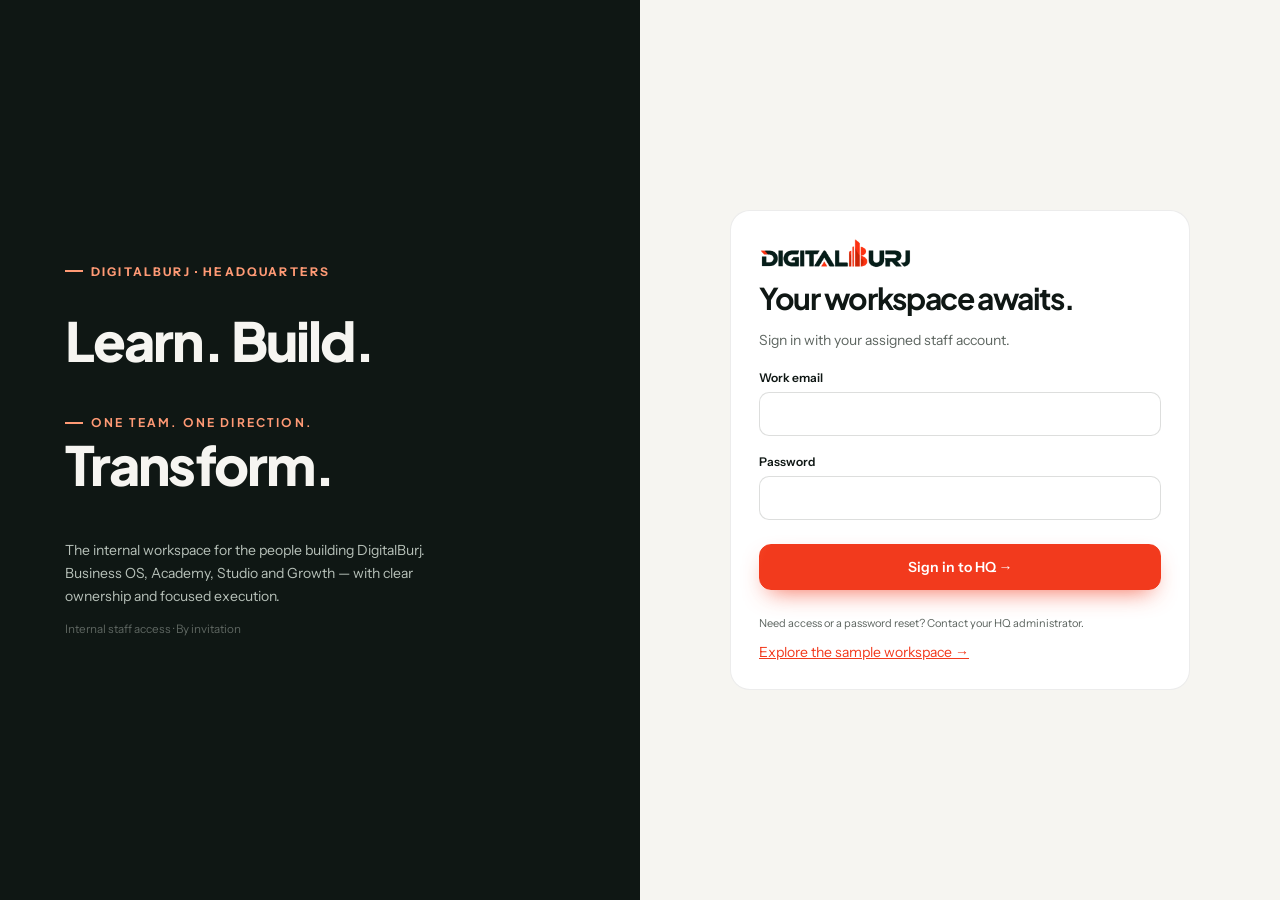
==== public/index.html @ 445eaf37 "Build HQ with scoped staff access, partner portal, Google OAuth and signed service integrations" ====
<!doctype html><html lang="en"><head><meta charset="utf-8"><meta name="viewport" content="width=device-width,initial-scale=1"><meta name="robots" content="noindex,nofollow"><title>Headquarters · DigitalBurj</title><link rel="icon" href="brand/favicon.png"><link rel="stylesheet" href="style.css"><link rel="stylesheet" href="homepage-components.css"></head><body><div id="app"></div><dialog id="modal"></dialog><div id="toast" role="status"></div><script src="hq-modules.js"></script><script src="app.js"></script></body></html>
---- public/style.css ----
@font-face{font-family:'Instrument Sans';src:url(fonts/instrument-sans-latin-wght-normal.woff2)}@font-face{font-family:'Plus Jakarta Sans';src:url(fonts/plus-jakarta-sans-latin-wght-normal.woff2)}
:root{--paper:#f6f5f1;--ink:#0f1714;--accent:#f23a1d;--muted:#66716b;--line:#e0e3dc;--surface:#fff;--radius:16px}*{box-sizing:border-box}body{margin:0;background:var(--paper);color:var(--ink);font:14px 'Instrument Sans',sans-serif}button,input,select,textarea{font:inherit}button,a,input,select,textarea{outline-offset:4px}button,a{transition:background .2s,transform .2s}button{cursor:pointer}button:disabled{opacity:.5;cursor:wait}button:hover:not(:disabled){transform:translateY(-1px)}button,.button{border:1px solid var(--line);border-radius:12px;padding:11px 15px;background:white;color:var(--ink);font-weight:600;text-decoration:none;display:inline-flex;align-items:center;gap:8px}.primary{background:var(--accent);color:white;border-color:var(--accent)}.quiet{background:transparent}.small{padding:7px 10px;font-size:12px}.danger{color:#b42415}h1,h2,h3,.metric{font-family:'Plus Jakarta Sans',sans-serif}h1{font-size:34px;letter-spacing:-1.3px;line-height:1.15;margin:9px 0 14px}h2{font-size:18px;margin:0}h3{font-size:15px;margin:0 0 8px}p{line-height:1.65}small,.muted{color:var(--muted)}.eyebrow{font-size:10px;letter-spacing:2px;font-weight:700;text-transform:uppercase;color:var(--accent)}.logo{width:153px;max-height:52px;object-fit:contain}.shell{display:grid;grid-template-columns:240px 1fr;min-height:100vh}.sidebar{border-right:1px solid var(--line);padding:26px 18px;display:flex;flex-direction:column;position:sticky;top:0;height:100vh;background:#eeeee7}.brand{padding:0 13px 25px}.brand small{display:block;letter-spacing:2px;font-size:9px;margin:10px 0 0}.nav-label{font-size:9px;color:var(--muted);text-transform:uppercase;letter-spacing:1.5px;padding:22px 13px 9px}.nav{display:grid;gap:4px}.nav button{border:0;background:transparent;justify-content:flex-start;font-weight:500;padding:12px 14px}.nav button.active{background:var(--ink);color:white}.nav svg{width:17px;height:17px;margin-right:4px}.sidebar-footer{margin-top:auto;border-top:1px solid var(--line);padding-top:18px}.avatar{display:inline-grid;place-items:center;width:34px;height:34px;border-radius:10px;background:#e5e8df;color:var(--ink);font-weight:700;flex-shrink:0}.identity{display:flex;gap:10px;align-items:center}.identity small{display:block;font-size:11px;margin-top:3px}.topbar{height:78px;border-bottom:1px solid var(--line);padding:0 34px;display:flex;align-items:center;justify-content:space-between;gap:20px;background:rgba(246,245,241,.9)}.topbar input{max-width:310px;background:transparent;border:0}.topbar-right{display:flex;align-items:center;gap:15px}.secure{font-size:11px;display:flex;align-items:center;gap:7px}.dot{width:6px;height:6px;background:#4e8262;border-radius:50%;display:inline-block}.main{padding:28px 34px;max-width:1600px;margin:auto}.page-title{display:flex;justify-content:space-between;align-items:flex-end;gap:20px;margin-bottom:26px}.page-title p{margin:0;color:var(--muted)}.banner{background:var(--ink);color:var(--paper);border-radius:20px;padding:28px 30px;display:grid;grid-template-columns:1.4fr 1fr;gap:30px;position:relative;overflow:hidden;margin-bottom:22px}.banner:after{content:'';position:absolute;width:260px;height:260px;border:1px solid #34403a;border-radius:50%;right:-100px;top:-130px;pointer-events:none}.banner h2{font-size:25px;letter-spacing:-.7px;margin:10px 0}.banner p{color:#acb8af;max-width:480px;margin:8px 0 0}.banner .eyebrow{color:#ff9a75}.banner-side{border-left:1px solid #354039;padding-left:26px;display:flex;flex-direction:column;justify-content:center}.banner-side .metric{font-size:36px;margin:8px 0}.banner-side small{color:#acb8af}.stats{display:grid;grid-template-columns:repeat(4,1fr);gap:14px;margin-bottom:22px}.stat{background:white;border:1px solid var(--line);border-radius:var(--radius);padding:20px}.stat .metric{font-size:30px;margin:12px 0}.stat small{font-size:11px}.grid{display:grid;grid-template-columns:1.7fr 1fr;gap:20px}.panel{border:1px solid var(--line);background:white;border-radius:var(--radius);overflow:hidden;margin-bottom:20px}.panel-head{display:flex;justify-content:space-between;align-items:center;gap:12px;padding:20px 22px;border-bottom:1px solid var(--line)}.panel-body{padding:20px 22px}.row{padding:16px 22px;display:flex;justify-content:space-between;align-items:center;gap:14px;border-bottom:1px solid #edf0e9}.row:last-child{border:0}.row-title{font-weight:600;line-height:1.5}.row-meta{display:flex;gap:9px;align-items:center;margin-top:6px;color:var(--muted);font-size:11px}.pill{display:inline-block;border-radius:7px;padding:5px 8px;background:#eef0e9;color:#526459;font-size:10px;font-weight:600;white-space:nowrap}.pill.orange{background:#fff0e7;color:#b74b1e}.pill.red{background:#fff0eb;color:#ba351f}.pill.green{background:#e8f4ec;color:#337149}.division-grid{display:grid;grid-template-columns:repeat(4,1fr);gap:14px}.division{padding:20px;text-align:left;display:block;width:100%;background:#fff;border:1px solid var(--line);border-radius:16px}.division img{width:40px;height:40px;margin-bottom:15px}.division h3{margin-bottom:10px}.division small{display:block;font-weight:400}.division .bar{height:4px;background:#eef0e9;margin-top:18px;border-radius:5px;overflow:hidden}.division .bar span{display:block;height:100%;background:var(--accent)}.toolbar{display:flex;gap:10px;flex-wrap:wrap;margin-bottom:18px}.toolbar select,.toolbar input{width:auto}.board{display:grid;grid-template-columns:repeat(4,1fr);gap:15px}.column{background:#eeeee7;border:1px solid var(--line);padding:14px;border-radius:16px;min-height:300px}.column h3{display:flex;justify-content:space-between}.task{background:white;border:1px solid var(--line);border-radius:12px;padding:15px;margin-top:12px}.task p{font-size:12px;color:var(--muted);white-space:pre-wrap}.task select{margin-top:14px;font-size:11px;padding:7px}.empty{padding:35px 22px;text-align:center;color:var(--muted);line-height:1.8}.table-wrap{overflow:auto}table{width:100%;border-collapse:collapse;text-align:left}th{font-size:10px;letter-spacing:1px;text-transform:uppercase;color:var(--muted);padding:15px 20px;background:#fafaf7}td{padding:16px 20px;border-top:1px solid var(--line);font-size:13px}.login{min-height:100vh;display:grid;grid-template-columns:1fr 1fr}.login-story{background:var(--ink);color:var(--paper);padding:65px;display:flex;flex-direction:column;justify-content:center}.login-story h1{font-size:54px;margin:30px 0}.login-story p{color:#b7c1b9;max-width:410px}.login-form{padding:50px;display:flex;align-items:center;justify-content:center}.login-form form{max-width:390px;width:100%}label{display:block;font-size:12px;font-weight:600;margin:18px 0 7px}input,select,textarea{border:1px solid #d7ddd4;padding:12px;border-radius:10px;width:100%;background:white;color:var(--ink)}textarea{min-height:100px;resize:vertical}.login-form .primary{width:100%;justify-content:center;margin-top:24px}.error{color:#b72d1b;margin-top:14px}.demo-note{background:#fff0e7;border:1px solid #f0d3bf;border-radius:10px;padding:12px;font-size:12px;margin-bottom:18px;color:#9f451c}.demo-note select{margin-top:8px}.footnote{font-size:11px;color:var(--muted);margin-top:24px}dialog{border:1px solid var(--line);border-radius:20px;max-width:520px;width:calc(100% - 30px);padding:28px;box-shadow:0 30px 100px #0f171433}dialog::backdrop{background:#0f171466;backdrop-filter:blur(4px)}.dialog-head{display:flex;align-items:center;justify-content:space-between}.form-actions{display:flex;justify-content:flex-end;gap:10px;margin-top:25px}#toast{position:fixed;right:25px;bottom:25px;border-radius:12px;background:var(--ink);color:white;padding:14px 20px;display:none;max-width:400px;z-index:10}.feedback{white-space:pre-wrap;font-size:12px;color:var(--muted)}.mobile-menu{display:none}.notice{font-size:12px;border-left:3px solid var(--accent);padding:12px 16px;background:#eeeee7;margin-bottom:20px}.activity{font-size:12px;border-left:2px solid #e3e7dd;padding:0 0 16px 16px;margin-left:3px}.activity small{display:block;margin-top:5px}.wide{grid-column:1/-1}a{color:var(--accent)}@media(max-width:1100px){.stats,.division-grid{grid-template-columns:repeat(2,1fr)}.grid{grid-template-columns:1fr}.board{grid-template-columns:repeat(2,1fr)}.main{padding:25px}.shell{grid-template-columns:210px 1fr}.topbar{padding:0 25px}}@media(max-width:720px){.shell{display:block}.sidebar{display:none;position:fixed;z-index:5;width:245px}.sidebar.open{display:flex}.mobile-menu{display:inline-flex}.topbar{padding:0 16px}.topbar input,.secure{display:none}.main{padding:22px 16px}.page-title{align-items:flex-start}.page-title h1{font-size:27px}.banner{grid-template-columns:1fr;padding:24px}.banner-side{border-left:0;border-top:1px solid #354039;padding:18px 0 0}.board{grid-template-columns:1fr}.login{grid-template-columns:1fr}.login-story{padding:35px}.login-story h1{font-size:36px}.login-form{padding:30px}.stat{padding:15px}.row{flex-wrap:wrap}.division-grid{gap:10px}.division{padding:15px}}@media(prefers-reduced-motion:reduce){*{transition:none!important;animation:none!important}}

progress.bar{width:100%;border:0;appearance:none}progress.bar::-webkit-progress-bar{background:#eef0e9;border-radius:5px}progress.bar::-webkit-progress-value{background:var(--accent)}progress.bar::-moz-progress-bar{background:var(--accent)}
---- public/homepage-components.css ----
/* Shared DigitalBurj homepage components, extracted from Homepage.dc.html,
   SiteHeader.dc.html and hero-system.css. Dashboard-only layouts use these surfaces. */
:root{--paper:#f6f5f1;--ink:#0f1714;--accent:#f23a1d;--orange:#ff7a45;--muted:#5d6560;--line:rgba(15,23,20,.08);--radius:16px;--ease:cubic-bezier(.22,.8,.24,1)}
::selection{background:#f23a1d;color:#fff}
button,.button{border-radius:12px;font-weight:600;transition:border-color .25s,background .25s,transform .25s}
.primary{height:42px;padding:0 18px;border-radius:12px;background:linear-gradient(110deg,#f23a1d 0%,#f23a1d 40%,#ff7a45 50%,#f23a1d 60%,#f23a1d 100%);background-size:250% 100%;background-position:100% 0;color:#fff;font:600 14px 'Instrument Sans',sans-serif;box-shadow:0 10px 24px -10px rgba(242,58,29,.8);transition:background-position .8s cubic-bezier(.22,.8,.24,1),transform .25s;flex-shrink:0}
.primary:hover:not(:disabled){background-position:0 0;transform:translateY(-1px);color:#fff}
.topbar{height:62px;margin:10px 12px 0;padding:0 18px;border-radius:18px;background:rgba(246,245,241,.82);backdrop-filter:blur(18px) saturate(160%);-webkit-backdrop-filter:blur(18px) saturate(160%);border:1px solid rgba(15,23,20,.08);box-shadow:0 1px 0 rgba(255,255,255,.7) inset,0 18px 40px -28px rgba(15,23,20,.45);position:sticky;top:10px;z-index:3}
.sidebar{background:#f6f5f1;border-right:1px solid rgba(15,23,20,.08)}
.nav button{height:40px;padding:0 14px;border-radius:10px;font:500 14px 'Instrument Sans',sans-serif;color:#0f1714}
.nav button:hover{background:rgba(15,23,20,.05);transform:none}
.nav button.active{background:#0f1714;color:#f6f5f1}
.eyebrow{font-size:12px;font-weight:700;letter-spacing:.18em;text-transform:uppercase;color:#f23a1d;display:inline-flex;align-items:center;gap:8px}
.eyebrow:before{content:'';width:18px;height:2px;background:currentColor;flex:none}
.banner{border-radius:20px;background:#0f1714;color:#f6f5f1;border:1px solid rgba(246,245,241,.08);box-shadow:0 60px 100px -50px rgba(15,23,20,.45);padding:32px}
.banner h2{font:800 clamp(1.9rem,2.3vw,2.7rem)/1.08 'Plus Jakarta Sans',sans-serif;letter-spacing:-.035em}
.banner .eyebrow{color:#ff9a75}
.banner-side{border-color:rgba(246,245,241,.14)}
.banner .hero-actions{margin-top:22px;display:flex;gap:10px;flex-wrap:wrap}
.banner .hero-actions .quiet{height:42px;padding:0 18px;border-radius:12px;background:rgba(246,245,241,.04);border:1px solid rgba(246,245,241,.22);color:#f6f5f1;font-weight:600;font-size:14px}
.banner .hero-actions .quiet:hover{border-color:#f6f5f1;background:rgba(246,245,241,.1)}
.home-gloss{background:linear-gradient(105deg,transparent 42%,rgba(255,255,255,.95) 50%,transparent 58%) -150% 0/260% 100% no-repeat,linear-gradient(180deg,#ffffff 0%,#ffffff 44%,#f3e4d9 50%,#d9b9a4 100%);-webkit-background-clip:text;background-clip:text;-webkit-text-fill-color:transparent;animation:db-shine 5.5s ease-in-out 1.2s infinite}
@keyframes db-shine{0%,55%{background-position:-150% 0,0 0}100%{background-position:250% 0,0 0}}
.home-accent{background:linear-gradient(180deg,#ffd9c4 0%,#ff9a6b 26%,#ff5a30 47%,#e8331a 50%,#c41f0b 100%);-webkit-background-clip:text;background-clip:text;-webkit-text-fill-color:transparent}
.division{width:100%;box-sizing:border-box;display:flex;flex-direction:column;padding:20px;border-radius:16px;min-height:14.5rem;transition:transform .45s cubic-bezier(.22,.8,.24,1),box-shadow .45s,border-color .3s;background-color:#fff;color:#0f1714;border:1px solid rgba(15,23,20,.08);background-image:radial-gradient(420px circle at 50% 0%,rgba(242,58,29,.08),transparent 45%)}
.division:hover:not(:disabled){transform:translateY(-6px);box-shadow:0 40px 70px -40px rgba(15,23,20,.5);border-color:rgba(242,58,29,.4)}
.division.dark{background-color:#0f1714;color:#f6f5f1;border:1px solid #0f1714;background-image:radial-gradient(420px circle at 50% 0%,rgba(242,58,29,.22),transparent 45%)}
.division.dark small{color:rgba(246,245,241,.65)}.division img{width:42px;height:42px;padding:4px;box-sizing:content-box;background:#f6f5f1;border-radius:14px}.division h3{font:700 19px/1.2 'Plus Jakarta Sans',sans-serif}.division .bar{margin-top:auto;min-height:4px;width:100%}.division .division-link{font-weight:600;font-size:14px;margin-top:20px;display:block}.division-number{position:absolute;top:22px;right:20px;font:700 13px 'Plus Jakarta Sans',sans-serif;opacity:.5}.division{position:relative}
.panel,.stat,.task{border-radius:16px;background:#fff;border:1px solid rgba(15,23,20,.08)}
.stat{padding:20px;transition:border-color .3s,box-shadow .45s}.stat:hover{border-color:rgba(242,58,29,.3);box-shadow:0 30px 50px -40px rgba(15,23,20,.35)}
.pill{font-size:12px;font-weight:600;padding:5px 10px;border-radius:8px;background:#f6f5f1;color:#3b4541}
.panel-head{padding:20px;border-bottom:1px solid rgba(15,23,20,.08)}.panel-body{padding:20px}.panel h2{font:700 18px 'Plus Jakarta Sans',sans-serif;letter-spacing:-.01em}
.task{padding:20px}.task h3{margin-top:14px;font:700 16px/1.35 'Plus Jakarta Sans',sans-serif}.task p{font-size:14px;line-height:1.55}
input,select,textarea{border-radius:10px;border:1px solid rgba(15,23,20,.14);transition:border-color .2s,box-shadow .2s}input:focus,select:focus,textarea:focus{border-color:#f23a1d;box-shadow:0 0 0 3px rgba(242,58,29,.08)}
dialog{border-radius:20px;background:#fff;border:1px solid rgba(15,23,20,.08);box-shadow:0 40px 80px -30px rgba(15,23,20,.4)}
.login-story{background:#0f1714}.login-story .eyebrow{color:#ff9a75}.login-story h1{font-weight:800;letter-spacing:-.035em}.login-form form{padding:28px;border-radius:20px;background:#fff;border:1px solid rgba(15,23,20,.08);max-width:460px}.login-form h1{font-size:30px}.login-form .primary{height:46px}.login-story .logo{filter:brightness(0) invert(1)}
.empty{font-size:13px}.page-title h1{font-weight:700;letter-spacing:-.028em}.page-title p{font-size:15px;line-height:1.6;color:#4a544f}
.owner-badge{font-size:10px;padding:4px 8px;border-radius:7px;background:rgba(242,58,29,.1);color:#c9260e}.notice{border-radius:12px;background:#fff4ee;border:1px solid rgba(242,58,29,.16);padding:14px 18px}.notice strong{color:#c9260e}
@media(max-width:720px){.topbar{margin:10px 10px 0;padding:0 12px}.banner{padding:24px}.division{min-height:13.5rem}.banner .metric .eyebrow{display:none}.login-form form{padding:24px}.sidebar.open{z-index:10;box-shadow:0 40px 80px -30px rgba(15,23,20,.4)}.page-title{flex-wrap:wrap}}
@media(prefers-reduced-motion:reduce){*{animation:none!important;transition:none!important}}
/* HQ collaboration and permission controls inherit the homepage component tokens. */
.sidebar .nav{overflow-y:auto;min-height:0;padding-bottom:14px;scrollbar-width:thin}.sidebar .sidebar-footer{flex-shrink:0}.counter{background:#f23a1d;color:#fff;border-radius:7px;padding:3px 7px;font-size:10px;margin-left:auto;min-width:20px;text-align:center}.chat-layout{display:grid;grid-template-columns:280px 1fr;gap:20px}.contact{width:100%;border:0;border-radius:0;text-align:left;display:flex;gap:12px;padding:16px;border-bottom:1px solid var(--line)}.contact small{display:block;font-weight:400;margin-top:4px}.contact.selected{background:#f6f5f1}.chat{display:flex;flex-direction:column;min-height:500px}.chat-history{padding:22px;display:flex;flex-direction:column;gap:12px;max-height:480px;overflow:auto;flex:1}.bubble{max-width:85%;padding:14px 17px;border-radius:16px 16px 16px 3px;background:#f6f5f1;align-self:flex-start;border:1px solid var(--line)}.bubble.own{align-self:flex-end;background:#0f1714;color:#f6f5f1;border-radius:16px 16px 3px 16px}.bubble p{margin:0 0 8px;white-space:pre-wrap}.bubble.own small{color:#bac4bd}.composer{display:flex;align-items:flex-end;gap:12px;padding:20px;border-top:1px solid var(--line)}.composer textarea{min-height:65px;max-height:160px}.sr-only{position:absolute;width:1px;height:1px;padding:0;margin:-1px;overflow:hidden;clip:rect(0,0,0,0);white-space:nowrap;border:0}.block{display:block;margin-top:5px}.wide-dialog{max-width:920px}.permission-row{display:grid;grid-template-columns:1.3fr .8fr 1fr;gap:12px;padding:10px 0;border-bottom:1px solid var(--line);align-items:center}.permission-row label{margin:0;font-weight:500;display:flex;align-items:center;gap:10px}.permission-row input[type=checkbox],label input[type=checkbox]{width:auto;accent-color:#f23a1d}.permission-row select,.permission-row input{font-size:12px;padding:9px}.permission-matrix{max-height:48vh;overflow:auto;padding-right:10px}.wide-dialog details{margin-top:20px}.job-discussion{margin-top:22px;max-height:260px;overflow:auto}.money{font-size:23px!important}.topbar-right{gap:8px}.topbar-right .pill{font-size:10px}.topbar-right .quiet{border:1px solid var(--line);background:#fff}.nav{gap:3px}.nav svg{flex-shrink:0}.nav button{flex-shrink:0}.nav-label{padding-top:12px}.permission-matrix .permission-row:first-child{border-top:1px solid var(--line)}
@media(max-width:1050px){.topbar-right>.secure,.topbar-right>small{display:none}.chat-layout{grid-template-columns:230px 1fr}}
@media(max-width:720px){.chat-layout{grid-template-columns:1fr}.chat-layout>.panel:first-child{max-height:230px;overflow:auto}.chat{min-height:400px}.chat-history{max-height:380px}.permission-row{grid-template-columns:1fr 1fr}.permission-row label{grid-column:1/-1}.topbar-right button[data-page]{font-size:0;padding:7px}.topbar-right .pill{font-size:10px}.topbar-right>.avatar{display:none}.topbar>div:first-child{font-size:12px}.topbar-right{gap:5px}.topbar-right button{min-width:32px}.composer{padding:14px}.division-grid{grid-template-columns:1fr 1fr}}

.policy-grid{display:grid;grid-template-columns:repeat(4,1fr);gap:10px;margin-bottom:24px}@media(max-width:600px){.policy-grid{grid-template-columns:repeat(2,1fr)}}
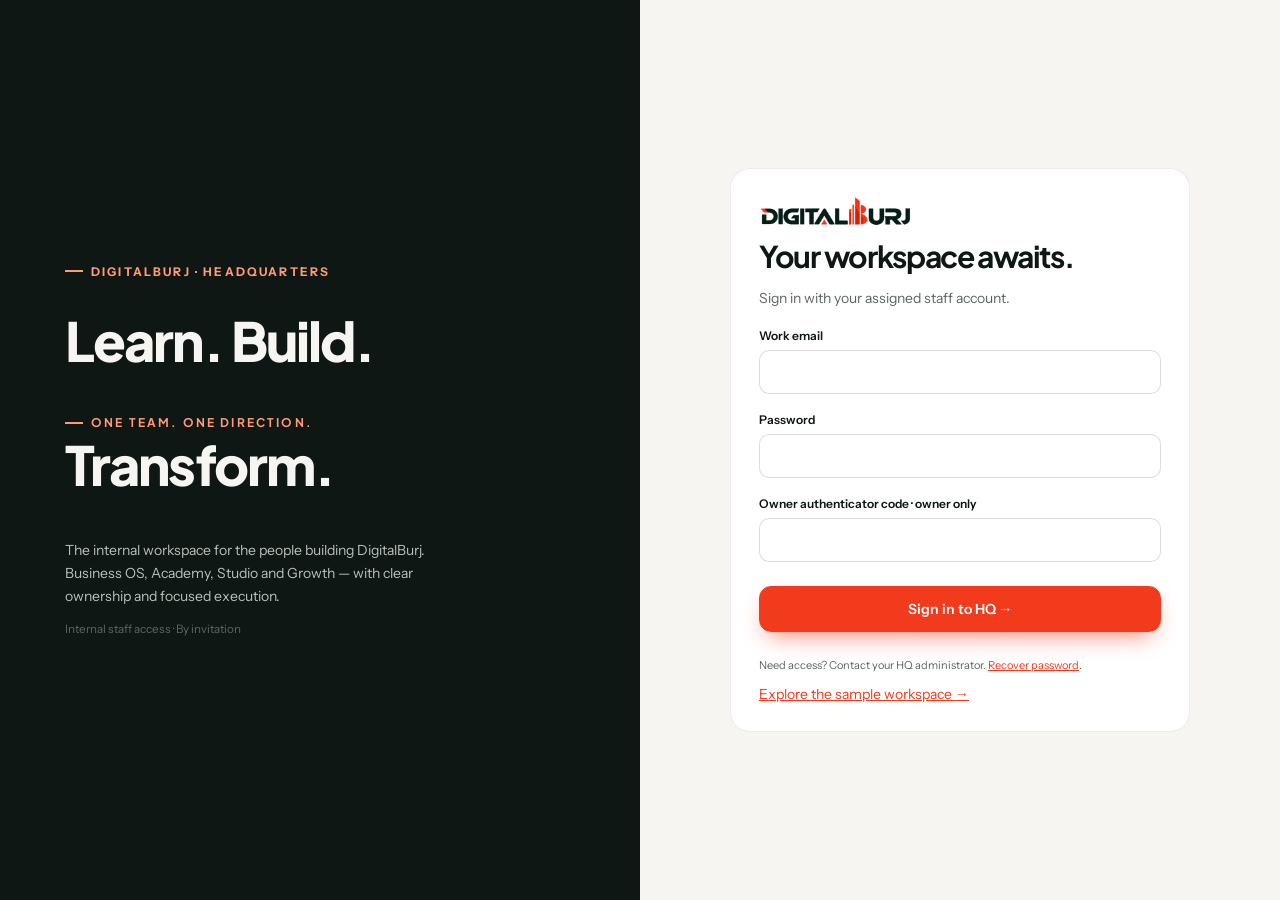
==== commit 53e7b809: "Redesign HQ front end: motion system, per-module icons, messaging, documents, discussions, PWA - Duo" ====
--- a/public/index.html
+++ b/public/index.html
@@ -1 +1 @@
-<!doctype html><html lang="en"><head><meta charset="utf-8"><meta name="viewport" content="width=device-width,initial-scale=1"><meta name="robots" content="noindex,nofollow"><title>Headquarters · DigitalBurj</title><link rel="icon" href="brand/favicon.png"><link rel="stylesheet" href="style.css"><link rel="stylesheet" href="homepage-components.css"></head><body><div id="app"></div><dialog id="modal"></dialog><div id="toast" role="status"></div><script src="hq-modules.js"></script><script src="app.js"></script></body></html>
+<!doctype html><html lang="en"><head><meta charset="utf-8"><meta name="viewport" content="width=device-width,initial-scale=1,viewport-fit=cover"><meta name="robots" content="noindex,nofollow"><meta name="theme-color" content="#14110f"><meta name="color-scheme" content="light dark"><meta name="mobile-web-app-capable" content="yes"><meta name="apple-mobile-web-app-capable" content="yes"><meta name="apple-mobile-web-app-title" content="DigitalBurj HQ"><title>Headquarters · DigitalBurj</title><link rel="icon" href="brand/favicon.png"><link rel="apple-touch-icon" href="icons/apple-touch-icon.png"><link rel="manifest" href="manifest.webmanifest"><link rel="stylesheet" href="style.css"><link rel="stylesheet" href="homepage-components.css"><link rel="stylesheet" href="hq-motion.css"></head><body><div id="app"></div><dialog id="modal"></dialog><div id="toast" role="status"></div><script src="hq-icons.js"></script><script src="hq-modules.js"></script><script src="hq-collab.js"></script><script src="hq-files.js"></script><script src="hq-topics.js"></script><script src="app.js"></script><script src="pwa.js"></script></body></html>
--- a/public/hq-motion.css
+++ b/public/hq-motion.css
@@ -0,0 +1,370 @@
+/* DigitalBurj HQ motion + collaboration design system.
+   Tokens and easing mirror the digitalburj.com homepage (paper / ink / red-orange accent, Plus Jakarta Sans + Instrument Sans).
+   No inline styles are used anywhere: CSP forbids them, so dynamic values flow through CSS custom properties set from script. */
+:root{--acc:#f23a1d;--acc-2:#ff7a45;--ink-2:#1b2622;--card:#fff;--hair:rgba(15,23,20,.08);--hair-2:rgba(15,23,20,.14);--ease-out:cubic-bezier(.22,.8,.24,1);--ease-spring:cubic-bezier(.34,1.56,.64,1);--safe-b:env(safe-area-inset-bottom,0px);--safe-t:env(safe-area-inset-top,0px)}
+html{-webkit-text-size-adjust:100%;scroll-behavior:smooth}
+body{-webkit-tap-highlight-color:transparent;overscroll-behavior-y:none}
+.ico{width:18px;height:18px;flex:none;display:block;overflow:visible}
+.ico .i-ink{fill:none;stroke:currentColor;stroke-width:1.7;stroke-linecap:round;stroke-linejoin:round}
+.ico .i-acc{fill:none;stroke:var(--acc);stroke-width:1.9;stroke-linecap:round;stroke-linejoin:round}
+.ico .i-acc.i-fill{fill:var(--acc);stroke:var(--acc);stroke-width:1.2}
+.ico.sm{width:15px;height:15px}.ico.lg{width:22px;height:22px}.ico.xl{width:28px;height:28px}
+
+/* ---------- motion primitives ---------- */
+@keyframes db-rise{from{opacity:0;transform:translateY(14px) scale(.985)}to{opacity:1;transform:none}}
+@keyframes db-fade{from{opacity:0}to{opacity:1}}
+@keyframes db-pop{0%{transform:scale(.6);opacity:0}60%{transform:scale(1.12);opacity:1}100%{transform:scale(1)}}
+@keyframes db-ping{0%{transform:scale(.8);opacity:.7}80%,100%{transform:scale(2.4);opacity:0}}
+@keyframes db-float{0%,100%{transform:translateY(0) rotate(var(--r,0deg))}50%{transform:translateY(-9px) rotate(var(--r,0deg))}}
+@keyframes db-drift{0%{transform:translate3d(-6%,-4%,0) scale(1)}50%{transform:translate3d(5%,6%,0) scale(1.15)}100%{transform:translate3d(-6%,-4%,0) scale(1)}}
+@keyframes db-dots{0%,60%,100%{transform:translateY(0);opacity:.35}30%{transform:translateY(-4px);opacity:1}}
+@keyframes db-slide-in{from{opacity:0;transform:translate3d(0,18px,0) scale(.96)}to{opacity:1;transform:none}}
+@keyframes db-slide-right{from{opacity:0;transform:translate3d(24px,0,0)}to{opacity:1;transform:none}}
+@keyframes db-shimmer{0%{background-position:-200% 0}100%{background-position:200% 0}}
+@keyframes db-glow{0%,100%{box-shadow:0 0 0 0 rgba(242,58,29,.35)}50%{box-shadow:0 0 0 7px rgba(242,58,29,0)}}
+@keyframes db-spin{to{transform:rotate(360deg)}}
+@keyframes db-sheen{0%,60%{background-position:-160% 0}100%{background-position:260% 0}}
+
+.main.enter>*{animation:db-rise .65s var(--ease-out) both;animation-delay:calc(var(--i,0)*55ms)}
+.reveal{animation:db-rise .6s var(--ease-out) both;animation-delay:calc(var(--i,0)*55ms)}
+html.motion-off *,html.motion-off *::before,html.motion-off *::after{animation:none!important;transition:none!important;scroll-behavior:auto!important}
+
+/* ---------- shell ---------- */
+.shell{grid-template-columns:268px 1fr}
+.sidebar{background:linear-gradient(180deg,#f6f5f1,#efede6);padding:20px 14px;gap:0;overflow:hidden}
+.sidebar .brand{padding:6px 10px 18px}
+.sidebar .brand small{color:var(--acc);font-weight:700;letter-spacing:.2em}
+.nav-group{display:block;font:700 10.5px 'Instrument Sans',sans-serif;letter-spacing:.16em;text-transform:uppercase;color:#7d867f;padding:18px 12px 8px}
+.sidebar .nav{position:relative;gap:2px}
+.nav-indicator{position:absolute;left:0;right:0;top:0;height:42px;border-radius:12px;background:var(--ink);box-shadow:0 14px 28px -14px rgba(15,23,20,.7);transform:translateY(var(--y,0));opacity:var(--o,0);transition:transform .45s var(--ease-out),height .3s var(--ease-out),opacity .2s;pointer-events:none;z-index:0}
+.sidebar .nav button{position:relative;z-index:1;height:42px;padding:0 10px 0 8px;gap:11px;background:transparent;border:0;color:var(--ink);font:500 14px 'Instrument Sans',sans-serif;border-radius:12px;transition:color .25s,background .25s}
+.sidebar .nav button:hover:not(.active){background:rgba(15,23,20,.05)}
+.sidebar .nav button.active{background:transparent;color:#f6f5f1}
+.nav-tile{width:30px;height:30px;border-radius:9px;display:grid;place-items:center;background:rgba(15,23,20,.05);border:1px solid rgba(15,23,20,.06);transition:transform .35s var(--ease-spring),background .25s,border-color .25s;flex:none}
+.sidebar .nav button:hover .nav-tile{transform:scale(1.1) rotate(-4deg)}
+.sidebar .nav button.active .nav-tile{background:rgba(246,245,241,.1);border-color:rgba(246,245,241,.16)}
+.nav-tile .ico{width:17px;height:17px}
+.nav-text{flex:1;text-align:left;white-space:nowrap;overflow:hidden;text-overflow:ellipsis}
+.counter{animation:db-pop .4s var(--ease-spring) both}
+.sidebar-footer .identity{padding:4px 6px}
+
+.topbar{gap:12px;height:64px}
+.topbar .crumb{display:flex;align-items:center;gap:8px;min-width:0}
+.topbar .crumb strong{font:700 15px 'Plus Jakarta Sans',sans-serif;white-space:nowrap}
+.topbar-actions{display:flex;align-items:center;gap:8px;margin-left:auto}
+.icon-btn{position:relative;width:40px;height:40px;padding:0;justify-content:center;border-radius:12px;background:#fff;border:1px solid var(--hair-2)}
+.icon-btn:hover{border-color:rgba(242,58,29,.45);box-shadow:0 10px 24px -14px rgba(242,58,29,.55)}
+.icon-btn .badge{position:absolute;top:-6px;right:-6px;min-width:19px;height:19px;padding:0 5px;border-radius:10px;background:var(--acc);color:#fff;font:700 10.5px/19px 'Plus Jakarta Sans',sans-serif;text-align:center;animation:db-pop .4s var(--ease-spring) both;box-shadow:0 0 0 2px #f6f5f1}
+.search-trigger{height:40px;padding:0 12px 0 14px;gap:10px;border-radius:12px;background:#fff;border:1px solid var(--hair-2);color:#5d6560;font-weight:500;min-width:230px;justify-content:flex-start}
+.search-trigger:hover{border-color:rgba(242,58,29,.45)}
+.search-trigger kbd{margin-left:auto;font:600 11px 'Instrument Sans',sans-serif;padding:3px 7px;border-radius:7px;background:#f1efe8;color:#5d6560;border:1px solid var(--hair)}
+.live-pill{display:inline-flex;align-items:center;gap:8px;height:30px;padding:0 12px;border-radius:999px;background:#fff;border:1px solid var(--hair);font:600 12px 'Instrument Sans',sans-serif;color:#3b4541}
+.dot-live{position:relative;width:8px;height:8px;border-radius:50%;background:#2fa86b;display:inline-block}
+.dot-live::after{content:'';position:absolute;inset:0;border-radius:50%;background:#2fa86b;animation:db-ping 2s ease-out infinite}
+
+/* ---------- hero ---------- */
+.hero{position:relative;overflow:hidden;border-radius:24px;background:#0f1714;color:#f6f5f1;padding:38px;display:grid;grid-template-columns:1.15fr 1fr;gap:34px;min-height:340px;border:1px solid rgba(246,245,241,.08);box-shadow:0 60px 100px -50px rgba(15,23,20,.55);margin-bottom:24px}
+.hero::before,.hero::after{content:'';position:absolute;border-radius:50%;filter:blur(60px);pointer-events:none}
+.hero::before{width:480px;height:480px;right:-120px;top:-180px;background:radial-gradient(circle,rgba(242,58,29,.5),transparent 65%);animation:db-drift 14s ease-in-out infinite}
+.hero::after{width:380px;height:380px;left:20%;bottom:-220px;background:radial-gradient(circle,rgba(255,122,69,.28),transparent 65%);animation:db-drift 18s ease-in-out infinite reverse}
+.hero-grid{position:absolute;inset:0;background-image:linear-gradient(rgba(246,245,241,.045) 1px,transparent 1px),linear-gradient(90deg,rgba(246,245,241,.045) 1px,transparent 1px);background-size:44px 44px;mask-image:radial-gradient(ellipse at 70% 30%,#000 10%,transparent 70%);-webkit-mask-image:radial-gradient(ellipse at 70% 30%,#000 10%,transparent 70%);pointer-events:none}
+.hero>*{position:relative;z-index:1}
+.hero h2{font:800 clamp(2rem,3.4vw,3.3rem)/1.04 'Plus Jakarta Sans',sans-serif;letter-spacing:-.04em;margin:14px 0 14px}
+.hero p{color:#aab6ad;max-width:480px;font-size:15.5px;margin:0}
+.hero .eyebrow{color:#ff9a75}
+.hero-actions{margin-top:24px;display:flex;gap:10px;flex-wrap:wrap}
+.hero-actions .quiet{height:42px;padding:0 18px;border-radius:12px;background:rgba(246,245,241,.05);border:1px solid rgba(246,245,241,.22);color:#f6f5f1;font-weight:600}
+.hero-actions .quiet:hover{background:rgba(246,245,241,.12);border-color:#f6f5f1}
+.hero-live{position:relative;min-height:260px}
+.live-card{position:absolute;display:flex;align-items:center;gap:12px;padding:13px 16px;border-radius:16px;background:rgba(246,245,241,.07);border:1px solid rgba(246,245,241,.14);backdrop-filter:blur(14px);-webkit-backdrop-filter:blur(14px);box-shadow:0 30px 50px -30px rgba(0,0,0,.7);color:#f6f5f1;text-align:left;cursor:pointer;animation:db-float 7s ease-in-out infinite;animation-delay:var(--d,0s);transition:border-color .3s,background .3s}
+.live-card:hover{background:rgba(246,245,241,.13);border-color:rgba(255,154,117,.6)}
+.live-card .tile{width:38px;height:38px;border-radius:11px;display:grid;place-items:center;background:rgba(246,245,241,.1);color:#f6f5f1;flex:none}
+.live-card small{display:block;color:#98a69c;font-size:11.5px;margin-top:2px}
+.live-card strong{font:700 14px 'Plus Jakarta Sans',sans-serif}
+.live-card .num{font:800 22px 'Plus Jakarta Sans',sans-serif;margin-left:8px;color:#ff9a75}
+.live-card:nth-child(1){top:6px;left:2%;--d:0s;--r:-1.5deg}
+.live-card:nth-child(2){top:92px;right:0;--d:1.2s;--r:1.2deg}
+.live-card:nth-child(3){top:186px;left:8%;--d:2.4s;--r:-.8deg}
+.motion-toggle{position:absolute;right:20px;bottom:18px;z-index:2;height:34px;padding:0 12px;border-radius:999px;background:rgba(246,245,241,.07);border:1px solid rgba(246,245,241,.16);color:#c8d1ca;font:600 12px 'Instrument Sans',sans-serif;gap:7px}
+.motion-toggle:hover{background:rgba(246,245,241,.14);color:#fff}
+
+/* ---------- cards: spotlight hover ---------- */
+.spot{position:relative;isolation:isolate}
+.spot::before{content:'';position:absolute;inset:0;border-radius:inherit;background:radial-gradient(380px circle at var(--mx,50%) var(--my,0%),rgba(242,58,29,.11),transparent 45%);opacity:0;transition:opacity .35s;pointer-events:none;z-index:-1}
+.spot:hover::before{opacity:1}
+.stat.spot,.launch.spot{transition:transform .45s var(--ease-out),box-shadow .45s,border-color .3s}
+.stat.spot:hover{transform:translateY(-4px);border-color:rgba(242,58,29,.35);box-shadow:0 34px 50px -36px rgba(15,23,20,.45)}
+.stat .metric{font:800 34px/1.1 'Plus Jakarta Sans',sans-serif;letter-spacing:-.03em}
+.stat-top{display:flex;align-items:center;justify-content:space-between}
+.stat-top .tile{width:34px;height:34px;border-radius:10px;display:grid;place-items:center;background:#f6f5f1;border:1px solid var(--hair)}
+.launchpad{display:grid;grid-template-columns:repeat(auto-fill,minmax(250px,1fr));gap:14px;margin-bottom:24px}
+.launch{display:flex;flex-direction:column;gap:14px;padding:20px;border-radius:18px;background:#fff;border:1px solid var(--hair);text-align:left;min-height:168px;font-weight:400}
+.launch:hover{transform:translateY(-6px);border-color:rgba(242,58,29,.4);box-shadow:0 40px 70px -40px rgba(15,23,20,.5)}
+.launch.dark{background:#0f1714;color:#f6f5f1;border-color:#0f1714}
+.launch.dark small{color:rgba(246,245,241,.62)}
+.launch .tile{width:46px;height:46px;border-radius:14px;display:grid;place-items:center;background:#f6f5f1;border:1px solid var(--hair);transition:transform .45s var(--ease-spring)}
+.launch.dark .tile{background:rgba(246,245,241,.08);border-color:rgba(246,245,241,.14)}
+.launch:hover .tile{transform:rotate(-6deg) scale(1.08)}
+.launch .tile .ico{width:24px;height:24px}
+.launch h3{font:700 18px 'Plus Jakarta Sans',sans-serif;margin:0}
+.launch small{font-size:13px;line-height:1.5}
+.launch .go{margin-top:auto;font-weight:600;font-size:13.5px;display:flex;align-items:center;gap:6px}
+.launch .go .ico{width:15px;height:15px;transition:transform .35s var(--ease-out)}
+.launch:hover .go .ico{transform:translateX(5px)}
+.launch .num{position:absolute;top:18px;right:18px;font:700 12.5px 'Plus Jakarta Sans',sans-serif;opacity:.4}
+.section-head{display:flex;align-items:flex-end;justify-content:space-between;gap:14px;margin:30px 0 14px}
+.section-head h2{font:800 22px 'Plus Jakarta Sans',sans-serif;letter-spacing:-.025em}
+.section-head small{display:block;margin-top:4px}
+.today-grid{display:grid;grid-template-columns:1.5fr 1fr;gap:20px;margin-bottom:8px}
+.feed-row{display:flex;gap:12px;padding:14px 20px;border-bottom:1px solid var(--hair);align-items:flex-start;transition:background .2s}
+.feed-row:last-child{border:0}.feed-row:hover{background:#faf9f6}
+.feed-row .tile{width:34px;height:34px;border-radius:10px;display:grid;place-items:center;background:#f6f5f1;border:1px solid var(--hair);flex:none}
+.feed-row b{font-weight:600}.feed-row small{display:block;margin-top:3px}
+.skeleton{border-radius:10px;background:linear-gradient(90deg,#eceae3 25%,#f6f5f1 50%,#eceae3 75%);background-size:200% 100%;animation:db-shimmer 1.4s linear infinite;min-height:14px}
+
+/* ---------- avatars & presence ---------- */
+.av{position:relative;width:var(--s,38px);height:var(--s,38px);border-radius:calc(var(--s,38px)*.32);display:inline-grid;place-items:center;flex:none;color:#fff;font:700 calc(var(--s,38px)*.36)/1 'Plus Jakarta Sans',sans-serif;background:linear-gradient(135deg,hsl(var(--h,12) 70% 46%),hsl(calc(var(--h,12) + 28) 75% 36%));letter-spacing:.02em}
+.av.group{background:linear-gradient(135deg,#1b2622,#0f1714)}
+.av.chan{background:linear-gradient(135deg,var(--acc),#c41f0b)}
+.av .on{position:absolute;right:-2px;bottom:-2px;width:calc(var(--s,38px)*.3);height:calc(var(--s,38px)*.3);border-radius:50%;background:#2fa86b;border:2.5px solid #fff;display:none}
+.av.online .on{display:block}
+.av.online .on::after{content:'';position:absolute;inset:-2.5px;border-radius:50%;background:#2fa86b;animation:db-ping 2.4s ease-out infinite}
+
+/* ---------- messaging ---------- */
+.chat-app{display:grid;grid-template-columns:320px 1fr;height:calc(100dvh - 190px);min-height:520px;border-radius:22px;background:#fff;border:1px solid var(--hair);overflow:hidden;box-shadow:0 50px 80px -60px rgba(15,23,20,.5)}
+.chat-side{display:flex;flex-direction:column;border-right:1px solid var(--hair);background:#fbfaf7;min-height:0}
+.chat-side-head{padding:18px 18px 12px;display:flex;align-items:center;justify-content:space-between;gap:10px}
+.chat-side-head h2{font:800 20px 'Plus Jakarta Sans',sans-serif;letter-spacing:-.02em}
+.chat-search{margin:0 14px 10px;position:relative}
+.chat-search input{padding:11px 12px 11px 38px;border-radius:12px;background:#fff}
+.chat-search .ico{position:absolute;left:12px;top:50%;transform:translateY(-50%);color:#8a938c}
+.chat-list{flex:1;overflow-y:auto;padding:4px 8px 14px;scrollbar-width:thin}
+.chat-section{font:700 10.5px 'Instrument Sans',sans-serif;letter-spacing:.16em;text-transform:uppercase;color:#8a938c;padding:14px 10px 6px}
+.chat-item{width:100%;display:flex;align-items:center;gap:12px;padding:10px;border:0;border-radius:14px;background:transparent;text-align:left;font-weight:400;transition:background .2s,transform .3s var(--ease-out)}
+.chat-item:hover{background:#f1efe8;transform:translateX(3px)}
+.chat-item.active{background:#0f1714;color:#f6f5f1;transform:none}
+.chat-item .meta{flex:1;min-width:0}
+.chat-item .row1{display:flex;justify-content:space-between;gap:8px;align-items:baseline}
+.chat-item b{font:600 14px 'Instrument Sans',sans-serif;white-space:nowrap;overflow:hidden;text-overflow:ellipsis}
+.chat-item time{font-size:11px;color:#8a938c;flex:none}
+.chat-item .row2{display:flex;justify-content:space-between;gap:8px;align-items:center;margin-top:3px}
+.chat-item .prev{font-size:12.5px;color:#6a746d;white-space:nowrap;overflow:hidden;text-overflow:ellipsis}
+.chat-item.active .prev,.chat-item.active time{color:#aab6ad}
+.chat-item .unread{min-width:20px;height:20px;border-radius:10px;padding:0 6px;background:var(--acc);color:#fff;font:700 11px/20px 'Plus Jakarta Sans',sans-serif;text-align:center;flex:none;animation:db-pop .4s var(--ease-spring) both}
+.chat-item.has-unread b{font-weight:800}
+.chat-main{display:flex;flex-direction:column;min-width:0;min-height:0;position:relative;background:linear-gradient(180deg,#fff,#fdfcfa)}
+.chat-head{display:flex;align-items:center;gap:12px;padding:14px 20px;border-bottom:1px solid var(--hair);background:rgba(255,255,255,.86);backdrop-filter:blur(12px);-webkit-backdrop-filter:blur(12px);z-index:2}
+.chat-head .who{flex:1;min-width:0}
+.chat-head h2{font:700 16px 'Plus Jakarta Sans',sans-serif;white-space:nowrap;overflow:hidden;text-overflow:ellipsis}
+.chat-head small{display:block;margin-top:2px;font-size:12px;min-height:16px}
+.chat-head .back{display:none}
+.typing-line{color:var(--acc);font-weight:600}
+.pin-bar{display:flex;align-items:center;gap:10px;padding:9px 20px;background:#fff4ee;border-bottom:1px solid rgba(242,58,29,.14);font-size:13px;cursor:pointer;animation:db-fade .3s both}
+.pin-bar .ico{color:var(--acc);width:15px;height:15px}
+.pin-bar span{flex:1;white-space:nowrap;overflow:hidden;text-overflow:ellipsis}
+.thread{flex:1;overflow-y:auto;padding:18px 22px 10px;display:flex;flex-direction:column;gap:2px;scroll-behavior:smooth;overscroll-behavior:contain;scrollbar-width:thin}
+.thread .empty-chat{margin:auto;text-align:center;color:#6a746d;max-width:320px;line-height:1.6}
+.thread .empty-chat .av{--s:64px;margin-bottom:12px}
+.day-sep{align-self:center;margin:14px 0 8px;padding:5px 13px;border-radius:999px;background:#f1efe8;color:#6a746d;font:600 11.5px 'Instrument Sans',sans-serif}
+.new-sep{display:flex;align-items:center;gap:12px;margin:12px 0 6px;color:var(--acc);font:700 11px 'Instrument Sans',sans-serif;letter-spacing:.12em;text-transform:uppercase;animation:db-fade .5s both}
+.new-sep::before,.new-sep::after{content:'';flex:1;height:1px;background:rgba(242,58,29,.35)}
+.msg{display:flex;gap:10px;align-items:flex-end;max-width:100%;padding:1px 0;position:relative}
+.msg.own{flex-direction:row-reverse}
+.msg .av-slot{width:34px;flex:none}
+.msg.own .av-slot{display:none}
+.msg.first{margin-top:10px}
+.msg.fresh{animation:db-slide-in .42s var(--ease-spring) both;transform-origin:bottom left}
+.msg.own.fresh{transform-origin:bottom right}
+.msg-body{max-width:min(72%,620px);display:flex;flex-direction:column;gap:3px;position:relative}
+.msg.own .msg-body{align-items:flex-end}
+.msg .who-line{font:700 12px 'Plus Jakarta Sans',sans-serif;color:#3b4541;margin:0 0 1px 4px}
+.bubble{position:relative;padding:10px 14px;border-radius:18px;background:#f4f2ec;border:1px solid var(--hair);line-height:1.5;font-size:14.5px;word-break:break-word;white-space:pre-wrap;transition:box-shadow .25s}
+.msg:not(.own):not(.last) .bubble{border-bottom-left-radius:6px}
+.msg:not(.own).last .bubble{border-bottom-left-radius:5px}
+.msg.own .bubble{background:linear-gradient(135deg,#1b2622,#0f1714);color:#f6f5f1;border-color:#0f1714;border-bottom-right-radius:6px}
+.msg.own.last .bubble{border-bottom-right-radius:5px}
+.bubble a{color:inherit;text-decoration:underline;text-underline-offset:2px}
+.bubble .mention{background:rgba(242,58,29,.14);color:#c9260e;border-radius:6px;padding:0 4px;font-weight:600}
+.msg.own .bubble .mention{background:rgba(255,154,117,.22);color:#ffc2a6}
+.bubble code{font:12.5px ui-monospace,Menlo,monospace;background:rgba(15,23,20,.08);padding:1px 5px;border-radius:5px}
+.msg.own .bubble code{background:rgba(246,245,241,.14)}
+.bubble.deleted{background:transparent;border-style:dashed;color:#8a938c;font-style:italic}
+.bubble.pending{opacity:.6}
+.bubble.failed{border-color:var(--acc)}
+.msg.flash .bubble{animation:db-glow 1.1s ease 2}
+.reply-chip{display:block;border-left:3px solid var(--acc);padding:4px 9px;margin-bottom:6px;border-radius:4px 10px 10px 4px;background:rgba(15,23,20,.06);font-size:12.5px;color:inherit;opacity:.9;cursor:pointer;text-align:left;font-weight:400;width:100%;border-top:0;border-right:0;border-bottom:0}
+.msg.own .reply-chip{background:rgba(246,245,241,.1)}
+.reply-chip b{display:block;font-weight:700;font-size:12px}
+.reply-chip span{display:block;white-space:nowrap;overflow:hidden;text-overflow:ellipsis;max-width:360px}
+.msg-meta{display:flex;align-items:center;gap:6px;font-size:11px;color:#8a938c;margin:0 4px;min-height:14px}
+.msg-meta .ico{width:14px;height:14px}
+.msg-meta .seen{color:var(--acc)}
+.msg-meta .retry{color:var(--acc);font-weight:700;background:none;border:0;padding:0;cursor:pointer;text-decoration:underline}
+.reacts{display:flex;flex-wrap:wrap;gap:4px;margin:2px 2px 0}
+.react{height:26px;padding:0 9px;border-radius:13px;background:#fff;border:1px solid var(--hair-2);font:600 12px 'Instrument Sans',sans-serif;gap:5px;transition:transform .25s var(--ease-spring),border-color .2s}
+.react:hover{transform:scale(1.1)}
+.react.mine{background:#fff4ee;border-color:rgba(242,58,29,.5);color:#c9260e}
+.react.new{animation:db-pop .4s var(--ease-spring) both}
+.msg-tools{position:absolute;top:-16px;right:6px;display:flex;gap:2px;padding:3px;border-radius:12px;background:#fff;border:1px solid var(--hair-2);box-shadow:0 14px 30px -14px rgba(15,23,20,.4);opacity:0;pointer-events:none;transform:translateY(5px) scale(.96);transition:opacity .18s,transform .22s var(--ease-out);z-index:4}
+.msg.own .msg-tools{right:auto;left:6px}
+.msg:hover .msg-tools,.msg.tools-open .msg-tools{opacity:1;pointer-events:auto;transform:none}
+.msg-tools button{width:32px;height:32px;padding:0;justify-content:center;border:0;border-radius:9px;background:transparent;color:#3b4541}
+.msg-tools button:hover{background:#f1efe8;color:var(--acc)}
+.msg-tools .emo{font-size:16px;line-height:1}
+.attach-img{display:block;max-width:300px;max-height:240px;border-radius:12px;margin:2px 0 6px;cursor:zoom-in;background:#e8e5dc;min-width:140px;min-height:90px;object-fit:cover;transition:transform .3s var(--ease-out)}
+.attach-img:hover{transform:scale(1.02)}
+.attach-file{display:flex;align-items:center;gap:11px;padding:9px 12px;border-radius:12px;background:rgba(15,23,20,.06);color:inherit;text-decoration:none!important;margin:2px 0 6px;min-width:220px;transition:background .2s}
+.msg.own .attach-file{background:rgba(246,245,241,.12)}
+.attach-file:hover{background:rgba(242,58,29,.14)}
+.attach-file b{display:block;font-size:13px;font-weight:600;word-break:break-all}.attach-file small{color:inherit;opacity:.7;font-size:11.5px}
+.typing-bubble{align-self:flex-start;display:flex;align-items:center;gap:10px;margin:8px 0 2px 44px;animation:db-slide-in .3s var(--ease-spring) both}
+.typing-bubble .dots{display:flex;gap:4px;padding:11px 14px;border-radius:18px;border-bottom-left-radius:5px;background:#f4f2ec;border:1px solid var(--hair)}
+.typing-bubble .dots i{width:7px;height:7px;border-radius:50%;background:#7d867f;animation:db-dots 1.2s infinite}
+.typing-bubble .dots i:nth-child(2){animation-delay:.15s}.typing-bubble .dots i:nth-child(3){animation-delay:.3s}
+.typing-bubble small{color:#6a746d;font-size:12px}
+.jump{position:absolute;right:22px;bottom:96px;height:40px;padding:0 14px;border-radius:20px;background:#0f1714;color:#f6f5f1;border:0;box-shadow:0 18px 32px -14px rgba(15,23,20,.7);z-index:5;gap:8px;animation:db-slide-in .3s var(--ease-spring) both}
+.jump[hidden]{display:none}
+.jump .n{min-width:20px;height:20px;border-radius:10px;background:var(--acc);font:700 11px/20px 'Plus Jakarta Sans',sans-serif;text-align:center;padding:0 5px}
+.composer-wrap{padding:8px 18px 16px;position:relative}
+.reply-bar{display:flex;align-items:center;gap:10px;padding:8px 12px;margin-bottom:8px;border-radius:12px;background:#fff4ee;border-left:3px solid var(--acc);font-size:13px;animation:db-slide-in .25s var(--ease-out) both}
+.reply-bar div{flex:1;min-width:0}.reply-bar b{display:block;font-size:12px}.reply-bar span{display:block;white-space:nowrap;overflow:hidden;text-overflow:ellipsis;color:#6a746d}
+.reply-bar button{width:28px;height:28px;padding:0;border:0;background:transparent;justify-content:center}
+.pending-files{display:flex;gap:8px;flex-wrap:wrap;margin-bottom:8px}
+.pfile{position:relative;display:flex;align-items:center;gap:9px;padding:7px 10px;border-radius:12px;background:#f4f2ec;border:1px solid var(--hair);font-size:12.5px;max-width:260px;overflow:hidden;animation:db-pop .3s var(--ease-spring) both}
+.pfile b{white-space:nowrap;overflow:hidden;text-overflow:ellipsis;font-weight:600}
+.pfile .bar{position:absolute;left:0;bottom:0;height:3px;width:calc(var(--p,0)*1%);background:var(--acc);transition:width .2s}
+.pfile button{width:22px;height:22px;padding:0;border:0;background:transparent;justify-content:center;flex:none}
+.composer2{display:flex;align-items:flex-end;gap:8px;padding:8px 8px 8px 10px;border-radius:20px;background:#fff;border:1.5px solid var(--hair-2);box-shadow:0 20px 36px -28px rgba(15,23,20,.5);transition:border-color .25s,box-shadow .25s}
+.composer2:focus-within{border-color:var(--acc);box-shadow:0 0 0 4px rgba(242,58,29,.09),0 20px 36px -28px rgba(15,23,20,.5)}
+.composer2 textarea{flex:1;border:0;background:transparent;resize:none;min-height:24px;max-height:160px;padding:9px 4px;line-height:1.45;font-size:15px;box-shadow:none!important;outline:none}
+.tool-btn{width:38px;height:38px;padding:0;justify-content:center;border:0;border-radius:12px;background:transparent;color:#5d6560;flex:none}
+.tool-btn:hover{background:#f1efe8;color:var(--acc)}
+.send-btn{width:42px;height:42px;padding:0;justify-content:center;border:0;border-radius:14px;color:#fff;background:linear-gradient(110deg,#f23a1d 0%,#f23a1d 40%,#ff7a45 50%,#f23a1d 60%,#f23a1d 100%);background-size:250% 100%;background-position:100% 0;flex:none;box-shadow:0 12px 24px -10px rgba(242,58,29,.8);transition:background-position .8s var(--ease-out),transform .3s var(--ease-spring),opacity .2s,box-shadow .2s}
+.send-btn:hover:not(:disabled){background-position:0 0;transform:translateY(-2px) rotate(-6deg) scale(1.05)}
+.send-btn:disabled{opacity:.35;box-shadow:none;cursor:default;filter:grayscale(.3)}
+.send-btn .ico .i-ink{stroke:#fff}
+.pop{position:absolute;bottom:calc(100% + 10px);left:18px;min-width:230px;max-width:340px;max-height:260px;overflow:auto;border-radius:16px;background:#fff;border:1px solid var(--hair-2);box-shadow:0 30px 60px -24px rgba(15,23,20,.5);padding:6px;z-index:6;animation:db-slide-in .22s var(--ease-out) both}
+.pop button{width:100%;justify-content:flex-start;border:0;background:transparent;padding:8px 10px;border-radius:10px;gap:10px;font-weight:500}
+.pop button.sel,.pop button:hover{background:#f6f5f1}
+.emoji-grid{display:grid;grid-template-columns:repeat(4,1fr);gap:2px;min-width:0;padding:6px}
+.emoji-grid button{justify-content:center;font-size:20px;padding:8px}
+.drop-veil{position:absolute;inset:0;background:rgba(15,23,20,.78);backdrop-filter:blur(4px);display:grid;place-items:center;z-index:20;color:#f6f5f1;font:800 22px 'Plus Jakarta Sans',sans-serif;border-radius:inherit;animation:db-fade .2s both;text-align:center;gap:10px}
+.drop-veil[hidden]{display:none}
+.drop-veil .ico{width:46px;height:46px;margin:0 auto 10px}.drop-veil .ico .i-ink{stroke:#f6f5f1}
+.lightbox{position:fixed;inset:0;z-index:50;background:rgba(10,14,12,.9);display:grid;place-items:center;padding:24px;animation:db-fade .25s both;cursor:zoom-out}
+.lightbox img{max-width:min(94vw,1200px);max-height:88vh;border-radius:14px;box-shadow:0 60px 120px -30px #000;animation:db-pop .4s var(--ease-spring) both}
+
+/* ---------- documents ---------- */
+.docs-tabs{position:relative;display:inline-flex;gap:4px;padding:5px;border-radius:16px;background:#fff;border:1px solid var(--hair);margin-bottom:18px;flex-wrap:nowrap;max-width:100%;overflow-x:auto;scrollbar-width:none}.docs-tabs::-webkit-scrollbar{display:none}
+.docs-tabs button{position:relative;z-index:1;flex:none;white-space:nowrap;height:38px;padding:0 15px;border:0;border-radius:11px;background:transparent;font-weight:600;gap:8px;color:#4a544f}
+.docs-tabs button.active{color:#f6f5f1}
+.docs-tabs .slider{position:absolute;top:5px;bottom:5px;left:0;width:var(--w,0);border-radius:11px;background:var(--ink);transform:translateX(var(--x,0));transition:transform .45s var(--ease-out),width .35s var(--ease-out);z-index:0}
+.docs-bar{display:flex;gap:10px;align-items:center;flex-wrap:wrap;margin-bottom:16px}
+.crumbs{display:flex;align-items:center;gap:6px;flex-wrap:wrap;font-weight:600}
+.crumbs button{border:0;background:transparent;padding:6px 9px;border-radius:9px;font-weight:600;color:#4a544f}
+.crumbs button:hover{background:#efede6}.crumbs .sep{color:#aab2ac}
+.docs-bar .grow{flex:1}
+.docs-search{position:relative;min-width:200px}.docs-search input{padding:10px 12px 10px 36px;border-radius:12px}.docs-search .ico{position:absolute;left:11px;top:50%;transform:translateY(-50%);color:#8a938c}
+.seg{display:inline-flex;border:1px solid var(--hair-2);border-radius:12px;overflow:hidden;background:#fff}
+.seg button{border:0;border-radius:0;width:38px;height:38px;padding:0;justify-content:center;background:transparent}.seg button.on{background:var(--ink);color:#fff}
+.dropzone{position:relative;border:2px dashed rgba(15,23,20,.16);border-radius:20px;padding:22px;text-align:center;color:#5d6560;margin-bottom:18px;background:#fbfaf7;transition:border-color .25s,background .25s,transform .3s var(--ease-out)}
+.dropzone.over{border-color:var(--acc);background:#fff4ee;transform:scale(1.01)}
+.dropzone b{color:var(--ink)}.dropzone .ico{margin:0 auto 6px;width:26px;height:26px;color:var(--acc)}
+.upload-list{display:grid;gap:8px;margin-bottom:16px}
+.uprow{position:relative;display:flex;align-items:center;gap:12px;padding:11px 14px;border-radius:14px;background:#fff;border:1px solid var(--hair);overflow:hidden;animation:db-slide-in .3s var(--ease-out) both}
+.uprow .bar{position:absolute;left:0;bottom:0;height:3px;background:linear-gradient(90deg,var(--acc),var(--acc-2));width:calc(var(--p,0)*1%);transition:width .2s}
+.uprow .nm{flex:1;min-width:0}.uprow b{display:block;white-space:nowrap;overflow:hidden;text-overflow:ellipsis}.uprow small.err{color:#b42415}
+.fgrid{display:grid;grid-template-columns:repeat(auto-fill,minmax(200px,1fr));gap:14px}
+.fcard{position:relative;display:flex;flex-direction:column;gap:12px;padding:16px;border-radius:18px;background:#fff;border:1px solid var(--hair);text-align:left;font-weight:400;cursor:pointer;animation:db-rise .5s var(--ease-out) both;animation-delay:calc(var(--i,0)*30ms);transition:transform .4s var(--ease-out),box-shadow .4s,border-color .3s}
+.fcard:hover{transform:translateY(-5px);border-color:rgba(242,58,29,.4);box-shadow:0 36px 56px -38px rgba(15,23,20,.5)}
+.fcard .top{display:flex;align-items:center;justify-content:space-between}
+.fcard h3{margin:0;font:700 14px/1.35 'Plus Jakarta Sans',sans-serif;word-break:break-word;display:-webkit-box;-webkit-line-clamp:2;-webkit-box-orient:vertical;overflow:hidden}
+.fcard small{font-size:12px}
+.fcard .pinned{position:absolute;top:12px;right:12px;color:var(--acc)}.fcard .pinned .ico{width:15px;height:15px}
+.ftype{width:42px;height:50px;border-radius:9px 14px 9px 9px;display:grid;place-items:end center;padding-bottom:7px;color:#fff;font:800 10.5px 'Plus Jakarta Sans',sans-serif;letter-spacing:.04em;background:var(--tc,#0f1714);position:relative;flex:none}
+.ftype::before{content:'';position:absolute;top:0;right:0;width:14px;height:14px;background:linear-gradient(225deg,#f6f5f1 50%,rgba(0,0,0,.22) 50%);border-radius:0 0 0 6px}
+.ftype.sm{width:32px;height:38px;font-size:8.5px;padding-bottom:5px}
+.ftype[data-t=pdf]{--tc:#e0331a}.ftype[data-t=doc]{--tc:#2a5b8f}.ftype[data-t=xls]{--tc:#1d7a4d}.ftype[data-t=ppt]{--tc:#d9622b}.ftype[data-t=img]{--tc:#b8741a}.ftype[data-t=zip]{--tc:#5d6560}.ftype[data-t=med]{--tc:#1b2622}.ftype[data-t=txt]{--tc:#3b4541}
+.folder-card{flex-direction:row;align-items:center;gap:12px;padding:14px}
+.folder-card .fi{width:42px;height:42px;border-radius:13px;background:#fff4ee;display:grid;place-items:center;flex:none}
+.frows{background:#fff;border:1px solid var(--hair);border-radius:18px;overflow:hidden}
+.frow{display:flex;align-items:center;gap:14px;padding:12px 18px;border-bottom:1px solid var(--hair);width:100%;border-radius:0;border-left:0;border-right:0;border-top:0;background:transparent;text-align:left;font-weight:400;transition:background .2s;animation:db-fade .4s both;animation-delay:calc(var(--i,0)*18ms)}
+.frow:last-child{border-bottom:0}.frow:hover{background:#faf9f6;transform:none}
+.frow .nm{flex:1;min-width:0}.frow b{display:block;white-space:nowrap;overflow:hidden;text-overflow:ellipsis;font-weight:600}
+.frow .col{width:130px;color:#6a746d;font-size:12.5px;flex:none}
+.quota{height:8px;border-radius:4px;background:#ece9e0;overflow:hidden;margin-top:8px;max-width:260px}.quota i{display:block;height:100%;width:calc(var(--p,0)*1%);background:linear-gradient(90deg,var(--acc),var(--acc-2));transition:width .8s var(--ease-out)}
+.drawer{position:fixed;top:0;right:0;bottom:0;width:min(480px,100vw);background:#fff;z-index:40;box-shadow:-40px 0 80px -40px rgba(15,23,20,.5);display:flex;flex-direction:column;animation:db-slide-right .38s var(--ease-out) both;padding-bottom:var(--safe-b)}
+.drawer-veil{position:fixed;inset:0;background:rgba(15,23,20,.4);backdrop-filter:blur(3px);z-index:39;animation:db-fade .25s both}
+.drawer-head{display:flex;align-items:center;gap:12px;padding:18px 20px;border-bottom:1px solid var(--hair)}.drawer-head h2{flex:1;font:700 16px 'Plus Jakarta Sans',sans-serif;word-break:break-word}
+.drawer-body{flex:1;overflow:auto;padding:18px 20px}
+.preview-box{border-radius:16px;overflow:hidden;background:#f1efe8;border:1px solid var(--hair);margin-bottom:16px;display:grid;place-items:center;min-height:180px}
+.preview-box img{display:block;max-width:100%;max-height:340px}.preview-box iframe{width:100%;height:340px;border:0;background:#fff}
+.kv{display:grid;grid-template-columns:110px 1fr;gap:8px 12px;font-size:13px;margin-bottom:16px}.kv dt{color:#6a746d}.kv dd{margin:0;font-weight:500;word-break:break-word}
+.drawer-actions{display:flex;gap:8px;flex-wrap:wrap;margin-bottom:18px}
+.cmt{padding:12px 0;border-bottom:1px solid var(--hair);display:flex;gap:10px}.cmt:last-child{border:0}.cmt p{margin:3px 0 0;white-space:pre-wrap}
+.cmt-form{display:flex;gap:8px;padding:14px 20px;border-top:1px solid var(--hair)}.cmt-form textarea{min-height:44px;max-height:120px}
+
+/* ---------- discussions ---------- */
+.topic{display:flex;gap:14px;padding:18px 22px;border-bottom:1px solid var(--hair);width:100%;text-align:left;border-radius:0;border-left:0;border-right:0;border-top:0;background:transparent;font-weight:400;animation:db-rise .5s var(--ease-out) both;animation-delay:calc(var(--i,0)*35ms);transition:background .2s}
+.topic:hover{background:#faf9f6;transform:none}.topic:last-child{border-bottom:0}
+.topic h3{margin:0 0 5px;font:700 16px 'Plus Jakarta Sans',sans-serif}.topic p{margin:0;color:#5d6560;font-size:13.5px;display:-webkit-box;-webkit-line-clamp:2;-webkit-box-orient:vertical;overflow:hidden}
+.chips{display:flex;gap:6px;flex-wrap:wrap;margin-top:9px;align-items:center}
+.chip{display:inline-flex;align-items:center;gap:5px;height:24px;padding:0 9px;border-radius:12px;background:#f1efe8;font:600 11.5px 'Instrument Sans',sans-serif;color:#4a544f}
+.chip.acc{background:#fff0e7;color:#b74b1e}.chip.ok{background:#e8f4ec;color:#337149}.chip.dim{background:#ece9e0;color:#6a746d}
+.replies-count{margin-left:auto;display:flex;flex-direction:column;align-items:center;justify-content:center;min-width:54px;border-radius:14px;background:#f6f5f1;padding:8px;font:800 18px 'Plus Jakarta Sans',sans-serif}.replies-count small{font:600 10px 'Instrument Sans',sans-serif;color:#6a746d}
+.post{display:flex;gap:14px;padding:20px 22px;border-bottom:1px solid var(--hair);animation:db-rise .5s var(--ease-out) both}
+.post:last-child{border:0}.post .body{flex:1;min-width:0}.post .body p{white-space:pre-wrap;margin:6px 0 0;line-height:1.65}.post b{font-family:'Plus Jakarta Sans',sans-serif}
+
+/* ---------- command palette ---------- */
+.palette-veil{position:fixed;inset:0;z-index:60;background:rgba(15,23,20,.5);backdrop-filter:blur(6px);-webkit-backdrop-filter:blur(6px);display:flex;justify-content:center;align-items:flex-start;padding:min(14vh,120px) 16px 16px;animation:db-fade .2s both}
+.palette{width:min(640px,100%);max-height:70vh;display:flex;flex-direction:column;border-radius:22px;background:#fff;border:1px solid var(--hair-2);box-shadow:0 70px 120px -40px rgba(0,0,0,.6);overflow:hidden;animation:db-slide-in .3s var(--ease-spring) both}
+.palette-input{display:flex;align-items:center;gap:12px;padding:16px 18px;border-bottom:1px solid var(--hair)}
+.palette-input input{border:0;font-size:17px;padding:4px 0;box-shadow:none!important;background:transparent}
+.palette-input .ico{color:var(--acc)}
+.palette-list{overflow:auto;padding:8px}
+.palette-group{font:700 10.5px 'Instrument Sans',sans-serif;letter-spacing:.16em;text-transform:uppercase;color:#8a938c;padding:10px 12px 6px}
+.palette-item{width:100%;display:flex;align-items:center;gap:12px;padding:10px 12px;border:0;border-radius:12px;background:transparent;text-align:left;font-weight:500}
+.palette-item.sel{background:#0f1714;color:#f6f5f1}
+.palette-item .tile{width:32px;height:32px;border-radius:10px;display:grid;place-items:center;background:#f6f5f1;flex:none}.palette-item.sel .tile{background:rgba(246,245,241,.12)}
+.palette-item small{display:block;color:#6a746d;font-weight:400;margin-top:1px}.palette-item.sel small{color:#aab6ad}
+.palette-foot{display:flex;gap:16px;padding:10px 16px;border-top:1px solid var(--hair);font-size:11.5px;color:#6a746d}
+.palette-foot kbd{font:600 10.5px 'Instrument Sans',sans-serif;padding:2px 6px;border-radius:6px;background:#f1efe8;border:1px solid var(--hair);margin-right:4px}
+
+/* ---------- toast stack ---------- */
+#toast{right:20px;bottom:calc(20px + var(--safe-b));border-radius:14px;padding:14px 18px 14px 16px;box-shadow:0 30px 60px -24px rgba(15,23,20,.6);animation:db-slide-in .35s var(--ease-spring) both;display:none;align-items:center;gap:10px}
+#toast.show{display:flex}
+
+/* ---------- mobile + PWA/Android ---------- */
+.tabbar{display:none}
+@media(max-width:1180px){.shell{grid-template-columns:230px 1fr}.hero{grid-template-columns:1fr}.hero-live{display:none}.today-grid{grid-template-columns:1fr}}
+@media(max-width:900px){.chat-app{grid-template-columns:1fr;height:calc(100dvh - 210px - var(--safe-b))}.chat-app[data-view=list] .chat-main{display:none}.chat-app[data-view=thread] .chat-side{display:none}.chat-head .back{display:inline-flex}.msg-body{max-width:84%}}
+@media(max-width:720px){
+ .shell{display:block}
+ .sidebar{display:none;position:fixed;inset:0 60px 0 0;width:auto;z-index:45;height:100dvh;padding-top:calc(20px + var(--safe-t))}.sidebar.open{display:flex;animation:db-slide-right .3s var(--ease-out) both;box-shadow:40px 0 80px -30px rgba(15,23,20,.6)}
+ .topbar{margin:calc(8px + var(--safe-t)) 8px 0;padding:0 10px;top:calc(8px + var(--safe-t));height:56px}
+ .search-trigger{min-width:0;width:40px;padding:0;justify-content:center}.search-trigger span,.search-trigger kbd{display:none}
+ .live-pill,.topbar .crumb .muted{display:none}
+ .main{padding:18px 14px calc(96px + var(--safe-b))}
+ .hero{padding:26px 22px;min-height:0;border-radius:20px}.hero h2{font-size:2rem}
+ .stats{grid-template-columns:1fr 1fr}.launchpad{grid-template-columns:1fr 1fr;gap:10px}.launch{padding:16px;min-height:150px}.launch h3{font-size:16px}
+ .page-title h1{font-size:26px}
+ .tabbar{display:flex;position:fixed;left:10px;right:10px;bottom:calc(10px + var(--safe-b));height:64px;z-index:30;border-radius:22px;background:rgba(15,23,20,.94);backdrop-filter:blur(18px);-webkit-backdrop-filter:blur(18px);box-shadow:0 24px 50px -20px rgba(0,0,0,.7);padding:6px;gap:2px;animation:db-slide-in .5s var(--ease-spring) both}
+ .tabbar button{flex:1;flex-direction:column;gap:3px;justify-content:center;border:0;border-radius:16px;background:transparent;color:#aab6ad;font:600 10.5px 'Instrument Sans',sans-serif;padding:0;position:relative;transition:background .25s,color .25s}
+ .tabbar button.active{background:rgba(246,245,241,.12);color:#fff}.tabbar .ico{width:21px;height:21px}.tabbar .ico .i-ink{stroke:currentColor}
+ .tabbar .badge{position:absolute;top:4px;right:calc(50% - 22px);min-width:17px;height:17px;border-radius:9px;background:var(--acc);color:#fff;font:700 10px/17px 'Plus Jakarta Sans',sans-serif;padding:0 4px;text-align:center}
+ .chat-app{border-radius:18px;height:calc(100dvh - 190px - var(--safe-b))}.thread{padding:14px 12px 8px}.composer-wrap{padding:6px 10px calc(10px)}
+ .msg-tools{opacity:0}.msg.tools-open .msg-tools{opacity:1}
+ .drawer{width:100vw}.fgrid{grid-template-columns:repeat(2,1fr);gap:10px}.frow .col{display:none}
+ .docs-bar .docs-search{flex:1;min-width:140px}.topic{padding:16px}.post{padding:16px}
+ .palette-veil{padding-top:calc(24px + var(--safe-t))}
+}
+@media(hover:none){.msg-tools{top:-14px}.send-btn:hover:not(:disabled){transform:none}}
+@media(prefers-reduced-motion:reduce){.hero::before,.hero::after,.live-card,.dot-live::after,.av.online .on::after{animation:none!important}}
+html.pwa-standalone .topbar{margin-top:calc(8px + var(--safe-t))}
+
+.chat-skel-av{width:42px;height:42px;border-radius:14px;flex:none}.chat-skel-line{display:block;height:14px;width:70%}.chat-skel-hero{width:220px;height:90px;border-radius:18px;margin:auto}
+.toolbar-mini{display:flex;gap:8px}.typing-line{color:var(--acc);font-weight:600;font-style:normal}
+.chat-item.active .typing-line{color:#ff9a75}
+.skel-file-a{width:42px;height:50px;border-radius:9px}.skel-file-b{height:14px;width:80%}.skel-drawer{height:240px;border-radius:16px}
+.fgrid-folders{margin-bottom:14px}.quota-box{margin:-4px 0 14px}.upload-list .uprow .bar{--p:0}
+.docs-bar select{width:auto;min-width:150px;border-radius:12px}
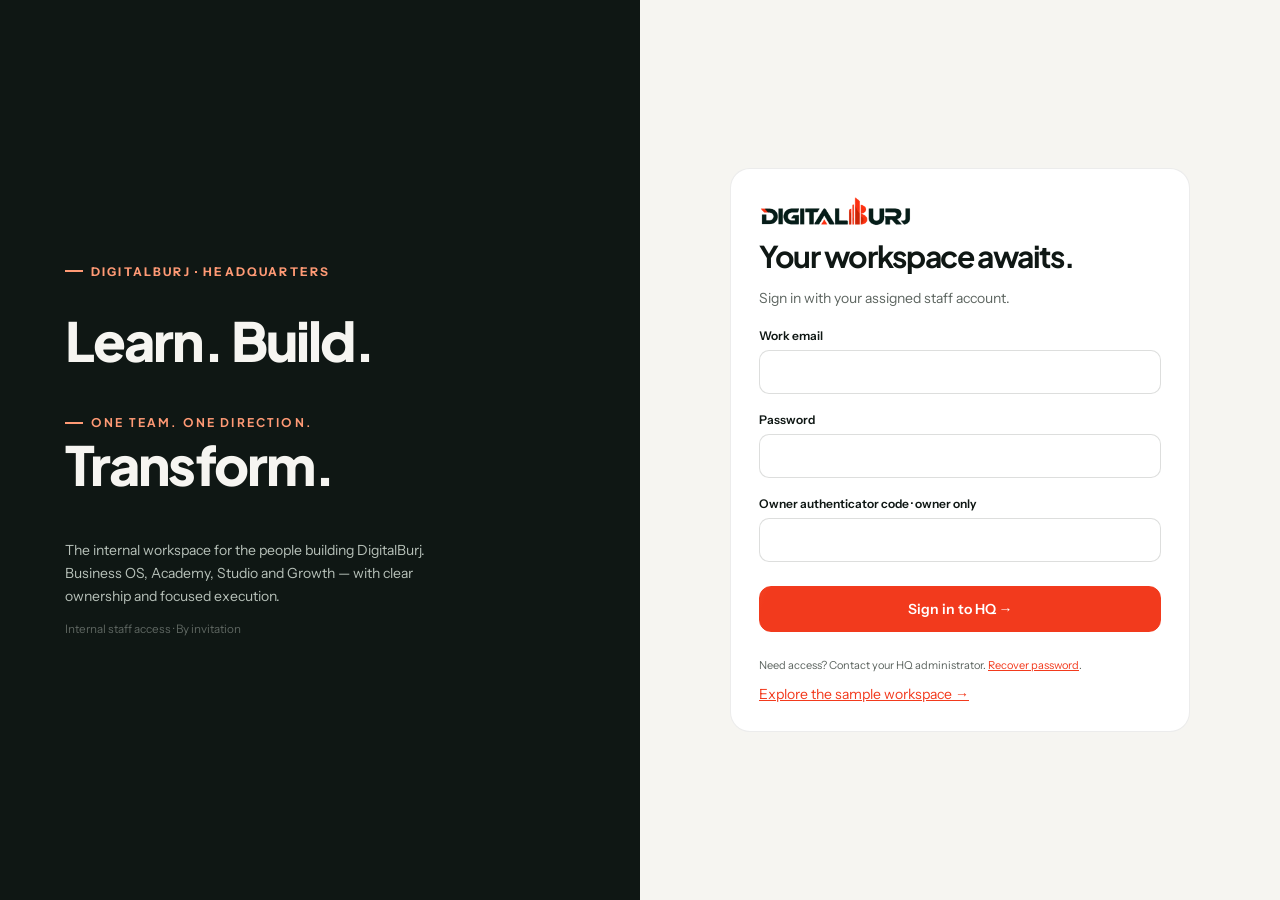
==== commit 4cbfe4cc: "Calm UI, fix sidebar and tablet layout, add Integrations directory with brand logos - Sidebar nav no" ====
--- a/public/index.html
+++ b/public/index.html
@@ -1 +1 @@
-<!doctype html><html lang="en"><head><meta charset="utf-8"><meta name="viewport" content="width=device-width,initial-scale=1,viewport-fit=cover"><meta name="robots" content="noindex,nofollow"><meta name="theme-color" content="#14110f"><meta name="color-scheme" content="light dark"><meta name="mobile-web-app-capable" content="yes"><meta name="apple-mobile-web-app-capable" content="yes"><meta name="apple-mobile-web-app-title" content="DigitalBurj HQ"><title>Headquarters · DigitalBurj</title><link rel="icon" href="brand/favicon.png"><link rel="apple-touch-icon" href="icons/apple-touch-icon.png"><link rel="manifest" href="manifest.webmanifest"><link rel="stylesheet" href="style.css"><link rel="stylesheet" href="homepage-components.css"><link rel="stylesheet" href="hq-motion.css"></head><body><div id="app"></div><dialog id="modal"></dialog><div id="toast" role="status"></div><script src="hq-icons.js"></script><script src="hq-modules.js"></script><script src="hq-collab.js"></script><script src="hq-files.js"></script><script src="hq-topics.js"></script><script src="app.js"></script><script src="pwa.js"></script></body></html>
+<!doctype html><html lang="en"><head><meta charset="utf-8"><meta name="viewport" content="width=device-width,initial-scale=1,viewport-fit=cover"><meta name="robots" content="noindex,nofollow"><meta name="theme-color" content="#14110f"><meta name="color-scheme" content="light dark"><meta name="mobile-web-app-capable" content="yes"><meta name="apple-mobile-web-app-capable" content="yes"><meta name="apple-mobile-web-app-title" content="DigitalBurj HQ"><title>Headquarters · DigitalBurj</title><link rel="icon" href="brand/favicon.png"><link rel="apple-touch-icon" href="icons/apple-touch-icon.png"><link rel="manifest" href="manifest.webmanifest"><link rel="stylesheet" href="style.css"><link rel="stylesheet" href="homepage-components.css"><link rel="stylesheet" href="hq-motion.css"><link rel="stylesheet" href="hq-calm.css"></head><body><div id="app"></div><dialog id="modal"></dialog><div id="toast" role="status"></div><script src="hq-icons.js"></script><script src="hq-modules.js"></script><script src="hq-collab.js"></script><script src="hq-files.js"></script><script src="hq-topics.js"></script><script src="hq-integrations.js"></script><script src="app.js"></script><script src="pwa.js"></script></body></html>
--- a/public/hq-calm.css
+++ b/public/hq-calm.css
@@ -0,0 +1,120 @@
+/* HQ calm layer: loaded last. Flat surfaces, almost no motion, and the layout fixes for the sidebar and breakpoints. */
+:root{--acc:#e5391f;--hair:#e4e2db;--surface:#fff}
+
+/* ---------- Motion: one short colour fade on interactive things, nothing else ---------- */
+*,*::before,*::after{animation:none!important;scroll-behavior:auto!important}
+*,*::before,*::after{transition-property:background-color,border-color,color,opacity,box-shadow!important;transition-duration:.12s!important;transition-delay:0s!important;transition-timing-function:ease!important}
+.stat:hover,.launch:hover,.division:hover,.panel:hover,.nav-tile,.launch .tile,.launch .go .ico,.sidebar .nav button:hover .nav-tile,.launch:hover .tile,.launch:hover .go .ico,.live-int:hover,.int-card:hover{transform:none!important}
+.spot::before{display:none!important}
+.nav-indicator,.hero-live,.hero::before,.hero::after,.hero-grid,[data-act=motion]{display:none!important}
+.dot-live::after,.av.online .on::after{display:none!important}
+
+/* ---------- Surfaces: flat, no glow ---------- */
+body{background:#f6f5f1}
+.panel,.stat,.launch,.division,.topbar,.int-card,.live-int,.how,.demo-note,button.primary,.primary,.chat-app,.docs-tabs,.dialog,dialog{box-shadow:none!important}
+.topbar{background:#fff;-webkit-backdrop-filter:none;backdrop-filter:none;border:1px solid var(--hair)}
+.hero{display:block;min-height:0;padding:26px 28px;border-radius:16px;background:#fff;color:var(--ink);border:1px solid var(--hair)}
+.hero{box-shadow:none!important}
+.hero h2{font-size:clamp(1.55rem,2.5vw,2.1rem);letter-spacing:-.03em;margin:8px 0 8px;color:var(--ink)!important}
+.hero h2 *{background:none!important;-webkit-text-fill-color:currentColor!important;color:var(--acc)!important}
+.hero p{color:#5a655f;max-width:560px;font-size:15px}
+.hero .eyebrow{color:var(--acc)}
+.hero-actions{margin-top:18px}
+.hero-actions .quiet{background:#fff;border:1px solid var(--hair);color:var(--ink)}
+.hero-actions .quiet:hover{background:#f6f5f1;border-color:#cfcdc4}
+.launch.dark{background:#fff;color:var(--ink);border-color:var(--hair)}
+.launch.dark small{color:#66716b}
+.launch.dark .tile{background:#f6f5f1;border-color:var(--hair)}
+.launch .num{display:none}
+.stat .metric{font-size:30px}
+.page-title{margin-bottom:18px}
+.page-title h1,.page-title h2{font-size:clamp(1.5rem,2.3vw,2rem);letter-spacing:-.03em}
+.section-head{margin:24px 0 12px}
+.section-head h2{font-size:19px}
+.demo-note{display:flex;flex-wrap:wrap;align-items:center;gap:6px 12px;padding:8px 12px;margin-bottom:14px;font-size:12.5px;border-radius:12px}
+.demo-note select{width:auto;min-width:210px;height:34px;padding:0 10px;font-size:12.5px}
+.badge,.counter{box-shadow:none}
+
+/* ---------- Layout: sidebar scrolls, content can shrink ---------- */
+.shell{grid-template-columns:256px minmax(0,1fr)}
+.shell>*{min-width:0}
+.sidebar{height:100vh;height:100dvh;overflow:hidden;display:flex;flex-direction:column;padding:18px 12px 12px;background:#f3f2ec;border-right:1px solid var(--hair)}
+.sidebar .brand{flex:none;padding:4px 10px 12px}
+.sidebar .nav{flex:1 1 auto;min-height:0;overflow-y:auto;overscroll-behavior:contain;scrollbar-width:thin;padding:0 2px 12px;display:flex;flex-direction:column;gap:2px}
+.sidebar .nav button{flex:none;height:40px}
+.sidebar .nav button.active{background:var(--ink)!important;color:#f6f5f1!important}
+.sidebar .nav button.active .nav-tile{background:rgba(246,245,241,.12);border-color:rgba(246,245,241,.2)}
+.nav-group{flex:none;padding:14px 10px 6px}
+.sidebar-footer{flex:none;margin-top:0;padding-top:10px;border-top:1px solid var(--hair);background:#f3f2ec}
+.sidebar-footer .identity{padding:2px 4px}
+.main{min-width:0;padding:22px 28px 40px}
+.main>*{max-width:100%}
+.stats,.launchpad,.division-grid,.today-grid{min-width:0}
+img,svg,video{max-width:100%}
+table{display:block;max-width:100%;overflow-x:auto}
+
+/* tablets and phones: drawer navigation + bottom bar */
+@media(max-width:900px){
+  .shell{display:block}
+  .sidebar{display:none;position:fixed;inset:0 auto 0 0;width:min(300px,86vw);z-index:60;padding-top:calc(18px + var(--safe-t,0px));box-shadow:0 0 0 100vmax rgba(15,23,20,.4)!important}
+  .sidebar.open{display:flex}
+  .mobile-menu{display:grid!important}
+  .topbar{margin:calc(8px + var(--safe-t,0px)) 10px 0;padding:0 12px;height:56px}
+  .live-pill,.topbar .crumb .muted,.search-trigger span,.search-trigger kbd{display:none}
+  .search-trigger{width:40px;padding:0;justify-content:center}
+  .main{padding:16px 14px calc(92px + var(--safe-b,0px))}
+  .tabbar{display:flex;position:fixed;left:10px;right:10px;bottom:calc(10px + var(--safe-b,0px));height:62px;z-index:30;border-radius:20px;background:#0f1714;padding:6px;gap:2px;box-shadow:none}
+  .tabbar button{flex:1;flex-direction:column;gap:3px;justify-content:center;border:0;border-radius:14px;background:transparent;color:#aab6ad;font:600 10.5px 'Instrument Sans',sans-serif;padding:0;position:relative}
+  .tabbar button.active{background:rgba(246,245,241,.12);color:#fff}
+  .tabbar .ico{width:21px;height:21px}
+  .tabbar .ico .i-ink{stroke:currentColor}
+  .hero{padding:20px}
+}
+@media(min-width:901px){.tabbar{display:none}.mobile-menu{display:none}}
+
+/* ---------- Integrations ---------- */
+.how-grid{display:grid;grid-template-columns:repeat(auto-fit,minmax(230px,1fr));gap:12px}
+.how{position:relative;padding:16px;border:1px solid var(--hair);border-radius:14px;background:#fbfaf7}
+.how h3{margin:8px 0 6px;font:700 15px 'Plus Jakarta Sans',sans-serif}
+.how p{margin:0;color:#5a655f;font-size:13.5px;line-height:1.55}
+.how-n{display:inline-grid;place-items:center;width:24px;height:24px;border-radius:8px;background:var(--ink);color:#fff;font:700 12px 'Plus Jakarta Sans',sans-serif}
+.live-grid{display:grid;grid-template-columns:repeat(auto-fill,minmax(310px,1fr));gap:12px}
+.live-int{display:flex;gap:12px;padding:14px;border:1px solid var(--hair);border-radius:14px;background:#fff}
+.live-int p{margin:4px 0 0;color:#5a655f;font-size:13px;line-height:1.5}
+.live-int .int-how{font-size:12.5px;color:#7a847d}
+.int-logo{flex:none;width:44px;height:44px;padding:6px;border:1px solid var(--hair);border-radius:12px;background:#fff;object-fit:contain}
+.live-int .int-logo{width:40px;height:40px}
+.int-head{display:flex;align-items:center;gap:8px;flex-wrap:wrap}
+.int-head h3{margin:0;font:700 15px 'Plus Jakarta Sans',sans-serif}
+.chip{display:inline-flex;align-items:center;height:22px;padding:0 8px;border-radius:7px;background:#efede6;color:#4a544f;font:600 11px 'Instrument Sans',sans-serif;white-space:nowrap}
+.chip.ok{background:#e4f4ea;color:#17693a}
+.chip.warn{background:#fff1d9;color:#8a5600}
+.int-tools{display:flex;flex-direction:column;gap:10px;margin-bottom:6px}
+.int-search{width:100%;max-width:420px}
+.chips{display:flex;flex-wrap:wrap;gap:6px}
+.chip-btn{height:32px;padding:0 12px;border-radius:999px;border:1px solid var(--hair);background:#fff;color:#33403a;font:600 12.5px 'Instrument Sans',sans-serif;cursor:pointer}
+.chip-btn:hover{border-color:#bdbab0}
+.chip-btn.on{background:var(--ink);border-color:var(--ink);color:#fff}
+.int-group{margin-top:18px}
+.int-group-title{margin:0 0 10px;font:700 14px 'Plus Jakarta Sans',sans-serif;letter-spacing:-.01em}
+.int-group-title small{margin-left:6px;color:#8a938d;font-weight:600}
+.int-grid{display:grid;grid-template-columns:repeat(auto-fill,minmax(310px,1fr));gap:12px}
+.int-card{position:relative;display:flex;gap:12px;padding:14px;padding-right:44px;border:1px solid var(--hair);border-radius:14px;background:#fff;min-width:0}
+.int-card:hover{border-color:#c9c6bb}
+.int-body{min-width:0;flex:1}
+.int-body p{margin:5px 0 0;color:#5a655f;font-size:13px;line-height:1.5}
+.int-body details{margin-top:8px}
+.int-body summary{cursor:pointer;color:var(--acc);font:600 12.5px 'Instrument Sans',sans-serif;list-style:none}
+.int-body summary::-webkit-details-marker{display:none}
+.int-body summary::before{content:'+ '}
+.int-body details[open] summary::before{content:'– '}
+.int-body details p{margin-top:6px;padding:8px 10px;border-radius:10px;background:#f6f5f1;color:#33403a;font-size:12.5px;word-break:break-word}
+.int-open{position:absolute;top:12px;right:12px;display:grid;place-items:center;width:28px;height:28px;border-radius:8px;color:#66716b}
+.int-open:hover{background:#f1efe8;color:var(--ink)}
+.int-open .ico{width:15px;height:15px}
+code{font:12px ui-monospace,SFMono-Regular,Menlo,Consolas,monospace;background:#efede6;padding:1px 5px;border-radius:5px}
+.int-body details p code{background:#e6e3da}
+@media(max-width:520px){.int-grid,.live-grid{grid-template-columns:1fr}}
+
+/* chat list must never be wider than the screen */
+@media(max-width:900px){.chat-app{grid-template-columns:minmax(0,1fr)!important}.chat-side,.chat-main{min-width:0;width:100%}}
